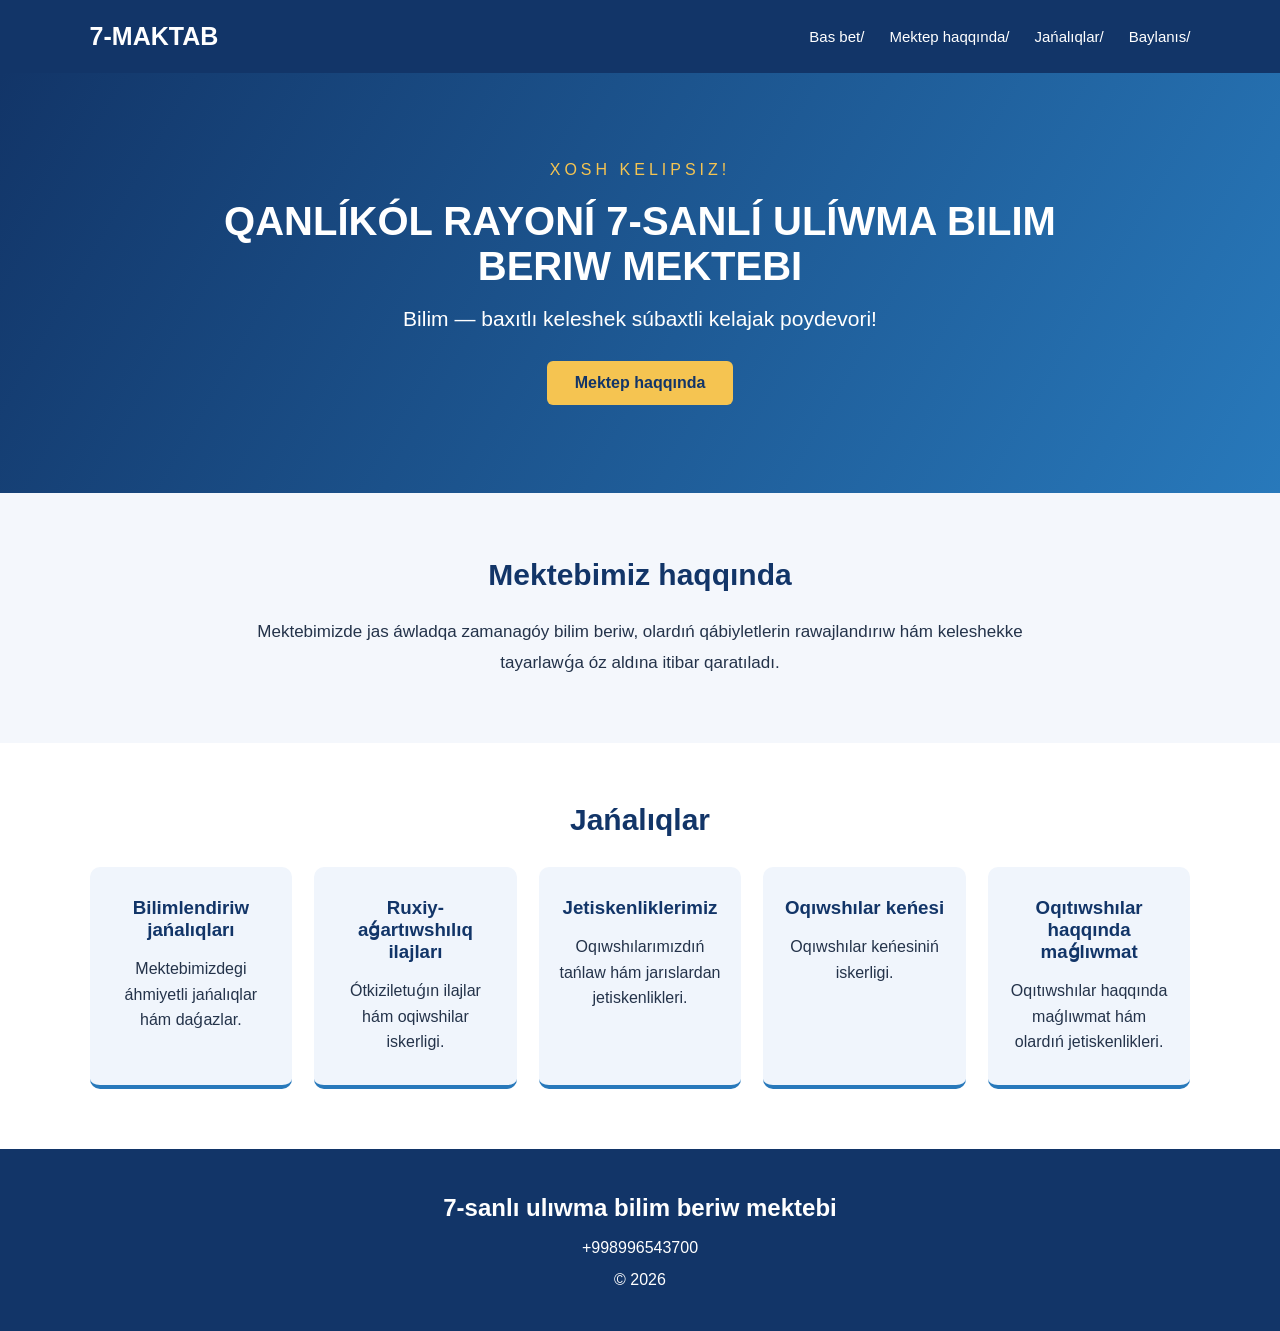
==== index.html @ 073e4015 "Add files via upload" ====
<!DOCTYPE html>
<html lang="uz">
<head>
    <meta charset="UTF-8">
    <meta name="viewport" content="width=device-width, initial-scale=1.0">
    <title>7-maktab | Rasmiy sayt</title>
    <link rel="stylesheet" href="style.css">
</head>
<body>

    <!-- Yuqori qism -->
    <header>
        <div class="logo">
            7-MAKTAB
        </div>

        <nav>
            <a href="#home">Bas bet/ </a>
            <a href="#about">Mektep haqqında/ </a>
            <a href="#news">Jańalıqlar/ </a>
            <a href="#contact">Baylanıs/ </a>
        </nav>
    </header>

    <!-- Asosiy banner -->
    <section class="hero" id="home">
        <div class="hero-content">
            <p class="small-title">XOSH KELIPSIZ!</p>
            <h1>QANLÍKÓL RAYONÍ 7-SANLÍ ULÍWMA BILIM BERIW MEKTEBI</h1>
            <h2>Bilim — baxıtlı keleshek súbaxtli kelajak poydevori!</h2>
            <a href="#about" class="btn">Mektep haqqında</a>
        </div>
    </section>

    <!-- Mektep haqqında -->
    <section class="about" id="about">
        <h2>Mektebimiz haqqında</h2>
        <p>
            Mektebimizde jas áwladqa zamanagóy bilim beriw,
            olardıń qábiyletlerin rawajlandırıw hám
            keleshekke tayarlawǵa óz aldına itibar qaratıladı.
        </p>
    </section>

    <!-- Jańalıqlar -->
    <section class="news" id="news">
        <h2>Jańalıqlar</h2>

        <div class="news-container">
            <div class="news-card">
                <h3>Bilimlendiriw jańalıqları</h3>
                <p>Mektebimizdegi áhmiyetli jańalıqlar hám daǵazlar.</p>
            </div>

            <div class="news-card">
                <h3>Ruxiy-aǵartıwshılıq ilajları</h3>
                <p>Ótkiziletuǵın ilajlar hám oqiwshilar iskerligi.</p>
            </div>

            <div class="news-card">
                <h3>Jetiskenliklerimiz</h3>
                <p>Oqıwshılarımızdıń tańlaw hám jarıslardan jetiskenlikleri.</p>
            </div>

            <div class="news-card">
                <h3>Oqıwshılar keńesi</h3>
                <p>Oqıwshılar keńesiniń iskerligi.</p>
            </div>

            <div class="news-card">
                <h3>Oqıtıwshılar haqqında maǵlıwmat</h3>
                <p>Oqıtıwshılar haqqında maǵlıwmat hám olardıń jetiskenlikleri.</p>
            </div>
        </div>
    </section>

    <!-- Baylanıs -->
    <footer id="contact">
        <h2>7-sanlı ulıwma bilim beriw mektebi</h2>
        <p>+998996543700</p>
        <p>© 2026</p>
    </footer>

</body>
</html>
---- style.css ----
/* Umumiy sozlamalar */
* {
    margin: 0;
    padding: 0;
    box-sizing: border-box;
}

body {
    font-family: Arial, sans-serif;
    background: #f4f7fc;
    color: #24334a;
}

/* Yuqori menyu */
header {
    background: #123568;
    color: white;
    padding: 22px 7%;
    display: flex;
    justify-content: space-between;
    align-items: center;
}

.logo {
    font-size: 25px;
    font-weight: bold;
}

nav {
    display: flex;
    gap: 25px;
}

nav a {
    color: white;
    text-decoration: none;
    font-size: 15px;
}

nav a:hover {
    color: #f5c451;
}

/* Asosiy banner */
.hero {
    min-height: 420px;
    background: linear-gradient(120deg, #123568, #2879bb);
    display: flex;
    align-items: center;
    justify-content: center;
    text-align: center;
    color: white;
    padding: 50px 20px;
}

.hero-content {
    max-width: 850px;
}

.small-title {
    color: #f5c451;
    letter-spacing: 4px;
    margin-bottom: 20px;
}

.hero h1 {
    font-size: 40px;
    margin-bottom: 18px;
}

.hero h2 {
    font-size: 21px;
    font-weight: normal;
    margin-bottom: 30px;
}

.btn {
    display: inline-block;
    background: #f5c451;
    color: #123568;
    padding: 13px 28px;
    text-decoration: none;
    border-radius: 6px;
    font-weight: bold;
}

/* Maktab haqida */
.about {
    padding: 65px 10%;
    text-align: center;
}

.about h2,
.news h2 {
    font-size: 30px;
    color: #123568;
    margin-bottom: 25px;
}

.about p {
    font-size: 17px;
    line-height: 1.8;
    max-width: 850px;
    margin: auto;
}

/* Yangiliklar */
.news {
    padding: 60px 7%;
    background: white;
    text-align: center;
}

.news-container {
    display: flex;
    gap: 22px;
    margin-top: 30px;
}

.news-card {
    flex: 1;
    background: #f0f5fc;
    padding: 30px 20px;
    border-radius: 10px;
    border-bottom: 4px solid #2879bb;
}

.news-card h3 {
    color: #123568;
    margin-bottom: 15px;
}

.news-card p {
    line-height: 1.6;
}

/* Pastki qism */
footer {
    background: #123568;
    color: white;
    text-align: center;
    padding: 35px 15px;
    line-height: 2;
}

/* Telefon ekraniga moslash */
@media (max-width: 700px) {
    header {
        flex-direction: column;
        gap: 20px;
    }

    nav {
        flex-wrap: wrap;
        justify-content: center;
    }

    .hero h1 {
        font-size: 28px;
    }

    .news-container {
        flex-direction: column;
    }
}
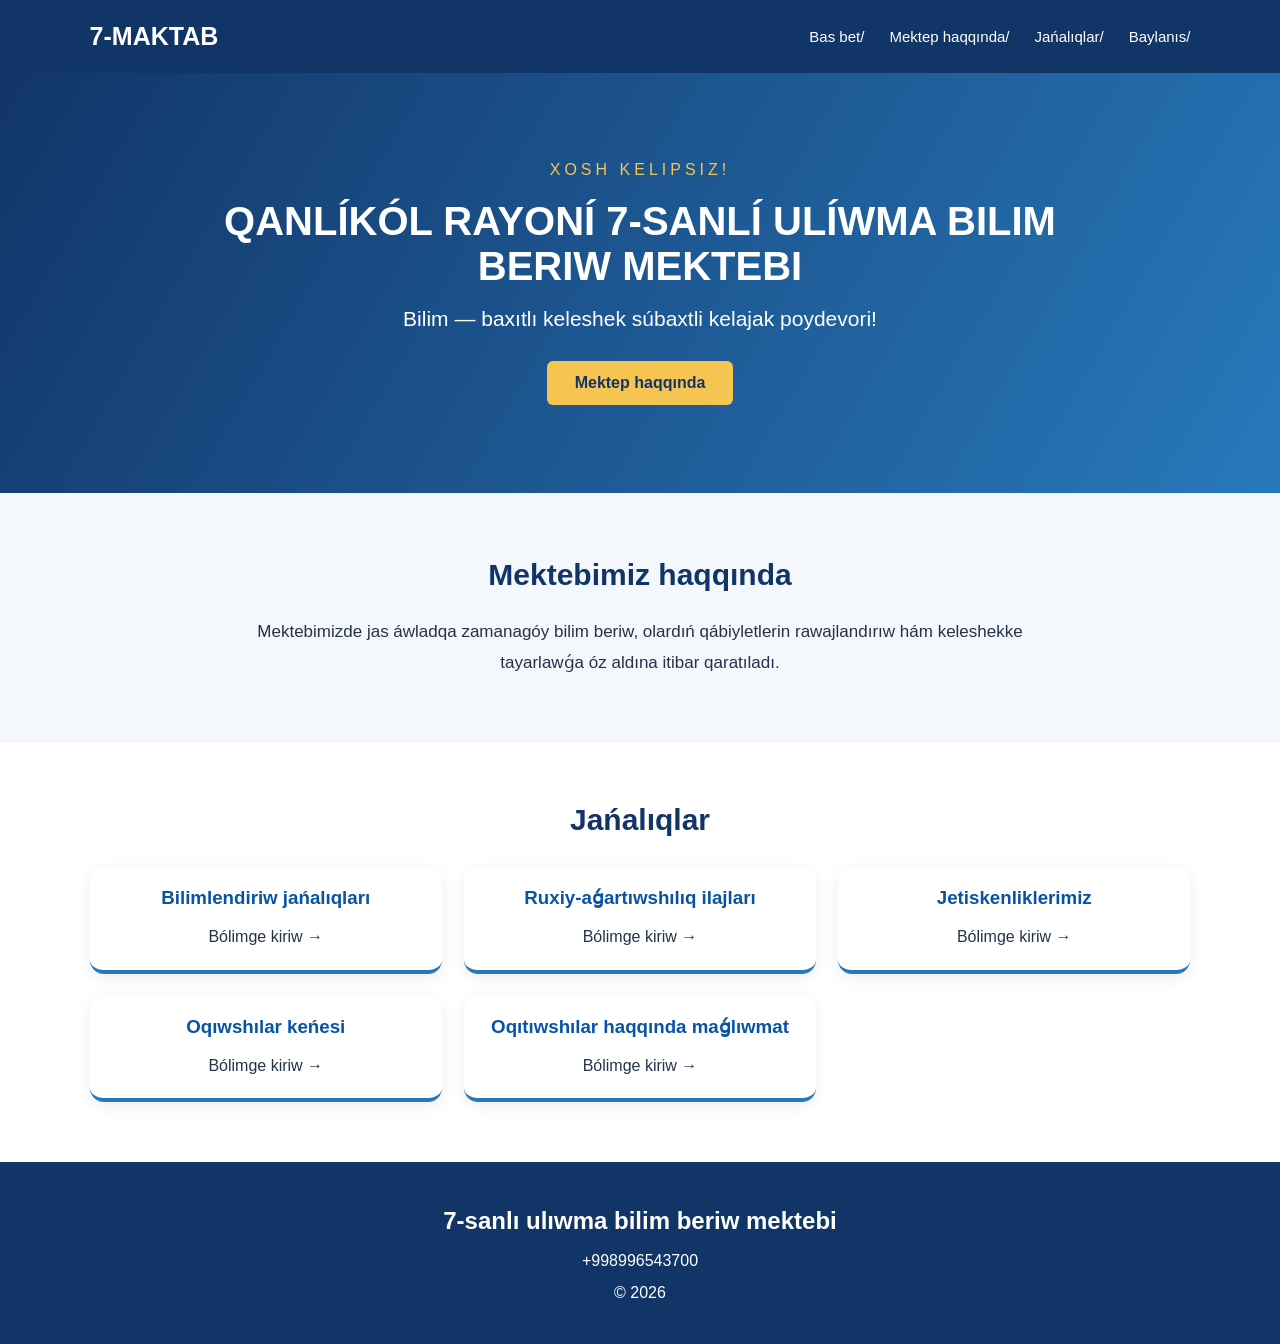
==== commit dabdab05: "Update index.html" ====
--- a/index.html
+++ b/index.html
@@ -1,19 +1,49 @@
 
 <!DOCTYPE html>
-<html lang="uz">
+<html lang="kaa">
 <head>
     <meta charset="UTF-8">
     <meta name="viewport" content="width=device-width, initial-scale=1.0">
     <title>7-maktab | Rasmiy sayt</title>
     <link rel="stylesheet" href="style.css">
+
+    <style>
+        .news-container {
+            display: grid;
+            grid-template-columns: repeat(auto-fit, minmax(260px, 1fr));
+            gap: 22px;
+        }
+
+        .news-card {
+            background: white;
+            padding: 20px;
+            border-radius: 14px;
+            box-shadow: 0 4px 15px #00000012;
+            overflow: hidden;
+        }
+
+        .news-card img {
+            width: 100%;
+            max-height: 250px;
+            object-fit: cover;
+            border-radius: 10px;
+        }
+
+        .news-card h3 {
+            color: #0754a5;
+        }
+
+        .news-date {
+            color: #718096;
+            font-size: 13px;
+        }
+    </style>
 </head>
+
 <body>
 
-    <!-- Yuqori qism -->
     <header>
-        <div class="logo">
-            7-MAKTAB
-        </div>
+        <div class="logo">7-MAKTAB</div>
 
         <nav>
             <a href="#home">Bas bet/ </a>
@@ -23,7 +53,6 @@
         </nav>
     </header>
 
-    <!-- Asosiy banner -->
     <section class="hero" id="home">
         <div class="hero-content">
             <p class="small-title">XOSH KELIPSIZ!</p>
@@ -33,7 +62,6 @@
         </div>
     </section>
 
-    <!-- Mektep haqqında -->
     <section class="about" id="about">
         <h2>Mektebimiz haqqında</h2>
         <p>
@@ -43,44 +71,184 @@
         </p>
     </section>
 
-    <!-- Jańalıqlar -->
-    <section class="news" id="news">
-        <h2>Jańalıqlar</h2>
-
-        <div class="news-container">
-            <div class="news-card">
-                <h3>Bilimlendiriw jańalıqları</h3>
-                <p>Mektebimizdegi áhmiyetli jańalıqlar hám daǵazlar.</p>
-            </div>
-
-            <div class="news-card">
-                <h3>Ruxiy-aǵartıwshılıq ilajları</h3>
-                <p>Ótkiziletuǵın ilajlar hám oqiwshilar iskerligi.</p>
-            </div>
-
-            <div class="news-card">
-                <h3>Jetiskenliklerimiz</h3>
-                <p>Oqıwshılarımızdıń tańlaw hám jarıslardan jetiskenlikleri.</p>
-            </div>
-
-            <div class="news-card">
-                <h3>Oqıwshılar keńesi</h3>
-                <p>Oqıwshılar keńesiniń iskerligi.</p>
-            </div>
-
-            <div class="news-card">
-                <h3>Oqıtıwshılar haqqında maǵlıwmat</h3>
-                <p>Oqıtıwshılar haqqında maǵlıwmat hám olardıń jetiskenlikleri.</p>
-            </div>
-        </div>
-    </section>
-
-    <!-- Baylanıs -->
+    <!-- CMS arqali avtomat jańalanatuǵın bólim -->
+    
+<section class="news" id="news">
+    <h2>Jańalıqlar</h2>
+
+    <div class="news-container" id="category-list">
+        <div class="news-card" onclick="showCategory('Bilimlendiriw jańalıqları')">
+            <h3>Bilimlendiriw jańalıqları</h3>
+            <p>Bólimge kiriw →</p>
+        </div>
+
+        <div class="news-card" onclick="showCategory('Ruxiy-aǵartıwshılıq ilajları')">
+            <h3>Ruxiy-aǵartıwshılıq ilajları</h3>
+            <p>Bólimge kiriw →</p>
+        </div>
+
+        <div class="news-card" onclick="showCategory('Jetiskenliklerimiz')">
+            <h3>Jetiskenliklerimiz</h3>
+            <p>Bólimge kiriw →</p>
+        </div>
+
+        <div class="news-card" onclick="showCategory('Oqıwshılar keńesi')">
+            <h3>Oqıwshılar keńesi</h3>
+            <p>Bólimge kiriw →</p>
+        </div>
+
+        <div class="news-card" onclick="showCategory('Oqıtıwshılar haqqında maǵlıwmat')">
+            <h3>Oqıtıwshılar haqqında maǵlıwmat</h3>
+            <p>Bólimge kiriw →</p>
+        </div>
+    </div>
+
+    <div id="news-list" style="display:none;"></div>
+</section>
+
+
     <footer id="contact">
         <h2>7-sanlı ulıwma bilim beriw mektebi</h2>
         <p>+998996543700</p>
         <p>© 2026</p>
     </footer>
 
+    
+<script>
+const apiUrl =
+"https://api.github.com/repos/Raxiyma/7-maktab-rasmiy-sayti/contents/news";
+
+let allArticles = [];
+
+async function loadNews() {
+    const container = document.getElementById("news-list");
+
+    try {
+        const response = await fetch(apiUrl);
+
+        if (!response.ok) {
+            throw new Error("Jańalıqlar júklenbedi");
+        }
+
+        const files = await response.json();
+
+        const newsFiles = files.filter(file =>
+            file.name.endsWith(".md")
+        );
+
+        allArticles = await Promise.all(
+            newsFiles.map(async file => {
+                const result = await fetch(file.download_url);
+                const raw = await result.text();
+
+                const match = raw.match(
+                    /^---\s*\r?\n([\s\S]*?)\r?\n---\s*\r?\n?([\s\S]*)$/
+                );
+
+                if (!match) return null;
+
+                const metadata = match[1];
+                const body = match[2].trim();
+
+                function getField(name) {
+                    const field = metadata.match(
+                        new RegExp("^" + name + ":\\s*(.*)$", "m")
+                    );
+
+                    return field
+                        ? field[1].trim().replace(/^["']|["']$/g, "")
+                        : "";
+                }
+
+                return {
+                    title: getField("title"),
+                    date: getField("date"),
+                    category: getField("category"),
+                    image: getField("image"),
+                    body: body
+                };
+            })
+        );
+
+        allArticles = allArticles
+            .filter(article => article && article.title)
+            .sort((a, b) => b.date.localeCompare(a.date));
+
+    } catch (error) {
+        console.error(error);
+        container.textContent =
+            "Jańalıqlardı júklewde qátelik júz berdi.";
+    }
+}
+
+function showCategory(categoryName) {
+    const categoryList = document.getElementById("category-list");
+    const container = document.getElementById("news-list");
+
+    categoryList.style.display = "none";
+    container.style.display = "block";
+    container.innerHTML = "";
+
+    const backButton = document.createElement("button");
+    backButton.textContent = "← Barlıq bólimlerge qaytıw";
+    backButton.onclick = function() {
+        container.style.display = "none";
+        categoryList.style.display = "grid";
+    };
+    container.appendChild(backButton);
+
+    const heading = document.createElement("h2");
+    heading.textContent = categoryName;
+    container.appendChild(heading);
+
+    const selectedArticles = allArticles.filter(article =>
+        article.category === categoryName
+    );
+
+    if (selectedArticles.length === 0) {
+        const message = document.createElement("p");
+        message.textContent = "Bul bólimde házir jańalıqlar joq.";
+        container.appendChild(message);
+        return;
+    }
+
+    selectedArticles.forEach(article => {
+        const card = document.createElement("article");
+        card.className = "news-card";
+
+        const title = document.createElement("h3");
+        title.textContent = article.title;
+        card.appendChild(title);
+
+        if (article.date) {
+            const date = document.createElement("p");
+            date.className = "news-date";
+            date.textContent = article.date;
+            card.appendChild(date);
+        }
+
+        if (article.image) {
+            const img = document.createElement("img");
+            img.src = article.image;
+            img.alt = article.title;
+            card.appendChild(img);
+        }
+
+        article.body.split(/\n\s*\n/).forEach(paragraph => {
+            if (paragraph.trim()) {
+                const p = document.createElement("p");
+                p.textContent = paragraph.trim();
+                card.appendChild(p);
+            }
+        });
+
+        container.appendChild(card);
+    });
+}
+
+loadNews();
+</script>
+
+
 </body>
 </html>
